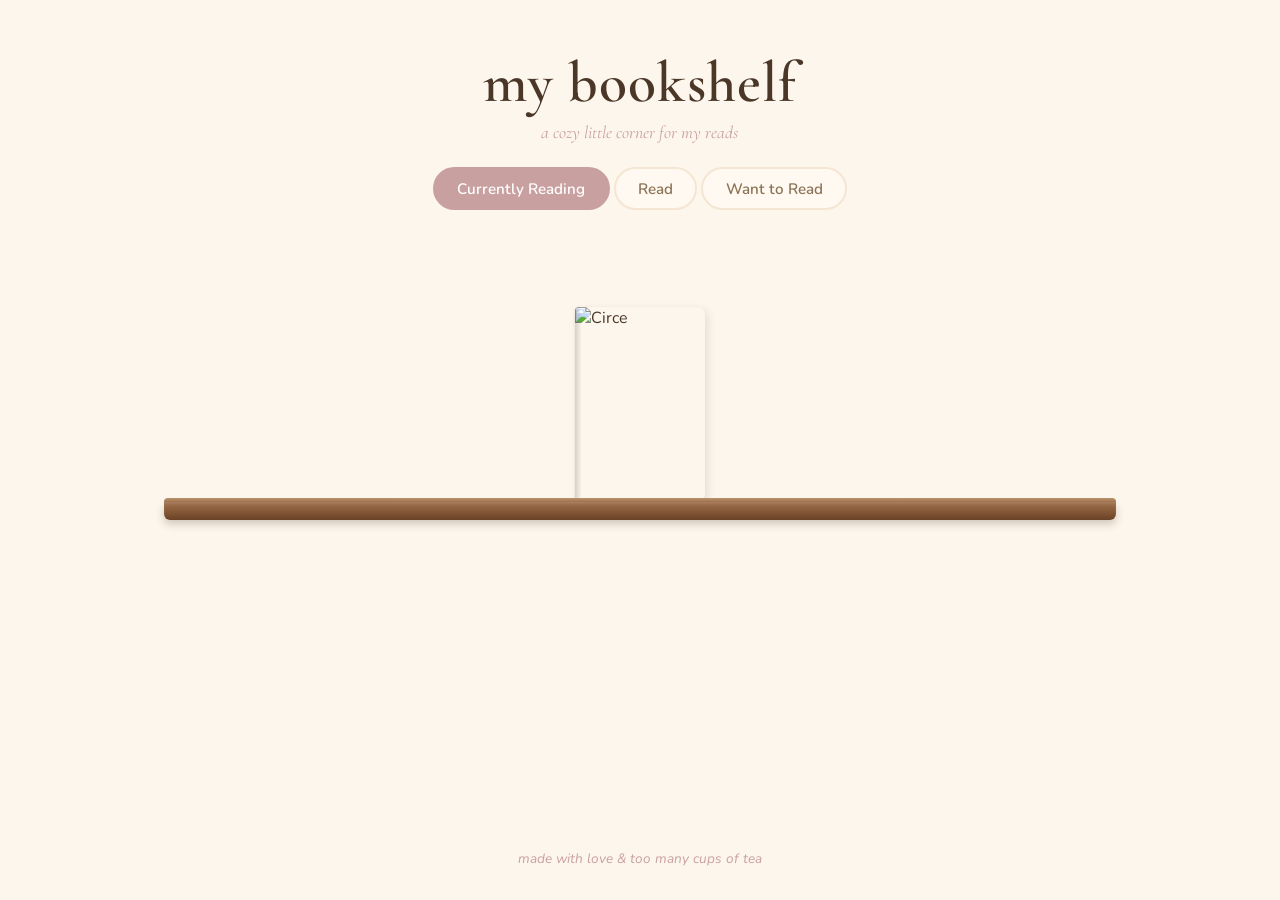
==== index.html @ 443804b5 "initial POC" ====
<!DOCTYPE html>
<html lang="en">
<head>
  <meta charset="UTF-8">
  <meta name="viewport" content="width=device-width, initial-scale=1.0">
  <title>my bookshelf</title>
  <link rel="preconnect" href="https://fonts.googleapis.com">
  <link rel="preconnect" href="https://fonts.gstatic.com" crossorigin>
  <link href="https://fonts.googleapis.com/css2?family=Cormorant+Garamond:ital,wght@0,400;0,600;1,400&family=Nunito:wght@400;600&display=swap" rel="stylesheet">
  <link rel="stylesheet" href="styles.css">
</head>
<body>

  <!-- floating particles -->
  <div class="particles" aria-hidden="true"></div>

  <header>
    <h1>my bookshelf</h1>
    <p class="subtitle">a cozy little corner for my reads</p>
  </header>

  <nav class="tabs" role="tablist">
    <button class="tab active" role="tab" aria-selected="true" data-shelf="currently-reading">
      Currently Reading
    </button>
    <button class="tab" role="tab" aria-selected="false" data-shelf="read">
      Read
    </button>
    <button class="tab" role="tab" aria-selected="false" data-shelf="want-to-read">
      Want to Read
    </button>
  </nav>

  <main>
    <section class="shelf-container">
      <div class="books-grid" id="books-grid"></div>
      <div class="shelf-plank"></div>
    </section>
    <p class="empty-msg" id="empty-msg" hidden>nothing here yet... time to add some books!</p>
  </main>

  <footer>
    <p>made with love & too many cups of tea</p>
  </footer>

  <script src="script.js"></script>
</body>
</html>
---- styles.css ----
/* ===== palette & tokens ===== */
:root {
  --bg:          #FDF6EC;
  --bg-light:    #FFF9F2;
  --cream:       #F5E6D3;
  --dusty-rose:  #C9A0A0;
  --rose-dark:   #A87C7C;
  --brown:       #8B7355;
  --brown-dark:  #4A3728;
  --brown-light: #B8956A;
  --wood-1:      #A0714F;
  --wood-2:      #8B5E3C;
  --wood-3:      #6B4226;
  --gold:        #D4A574;
  --heart:       #D48B8B;
  --shadow:      rgba(74, 55, 40, .12);

  --font-display: 'Cormorant Garamond', Georgia, serif;
  --font-body:    'Nunito', 'Segoe UI', sans-serif;

  --ease-out-back: cubic-bezier(0.34, 1.56, 0.64, 1);
}

/* ===== reset & base ===== */
*, *::before, *::after { box-sizing: border-box; margin: 0; padding: 0; }

body {
  font-family: var(--font-body);
  background: var(--bg);
  color: var(--brown-dark);
  min-height: 100vh;
  display: flex;
  flex-direction: column;
  align-items: center;
  overflow-x: hidden;
  position: relative;
}

/* ===== floating particles ===== */
.particles {
  position: fixed;
  inset: 0;
  pointer-events: none;
  z-index: 0;
  overflow: hidden;
}

.particle {
  position: absolute;
  width: 6px;
  height: 6px;
  border-radius: 50%;
  background: var(--gold);
  opacity: 0;
  animation: float-up linear infinite;
}

@keyframes float-up {
  0% {
    opacity: 0;
    transform: translateY(0) scale(0);
  }
  10% {
    opacity: 0.4;
    transform: translateY(-10vh) scale(1);
  }
  90% {
    opacity: 0.15;
  }
  100% {
    opacity: 0;
    transform: translateY(-100vh) scale(0.5);
  }
}

/* ===== header ===== */
header {
  text-align: center;
  padding: 3rem 1rem 1.5rem;
  z-index: 1;
}

header h1 {
  font-family: var(--font-display);
  font-weight: 600;
  font-size: clamp(2.4rem, 6vw, 3.6rem);
  color: var(--brown-dark);
  letter-spacing: 0.02em;
}

.subtitle {
  font-family: var(--font-display);
  font-style: italic;
  font-size: 1.1rem;
  color: var(--dusty-rose);
  margin-top: 0.25rem;
}

/* ===== tabs ===== */
.tabs {
  display: flex;
  gap: 0.25rem;
  justify-content: center;
  flex-wrap: wrap;
  padding: 0 1rem;
  margin-bottom: 2rem;
  z-index: 1;
}

.tab {
  font-family: var(--font-body);
  font-size: 0.95rem;
  font-weight: 600;
  padding: 0.6rem 1.4rem;
  border: 2px solid var(--cream);
  border-radius: 999px;
  background: var(--bg-light);
  color: var(--brown);
  cursor: pointer;
  transition: all 0.3s ease;
}

.tab:hover {
  border-color: var(--dusty-rose);
  color: var(--rose-dark);
}

.tab.active {
  background: var(--dusty-rose);
  border-color: var(--dusty-rose);
  color: #fff;
}

/* ===== main / shelf ===== */
main {
  width: 100%;
  max-width: 1000px;
  padding: 0 1.5rem 3rem;
  z-index: 1;
  flex: 1;
}

.shelf-container {
  position: relative;
}

.books-grid {
  display: flex;
  flex-wrap: wrap;
  gap: 2rem;
  justify-content: center;
  padding: 1rem 1rem 0;
  min-height: 260px;
  align-items: flex-end;
}

/* wooden shelf plank */
.shelf-plank {
  height: 18px;
  border-radius: 0 0 6px 6px;
  background: linear-gradient(
    180deg,
    var(--wood-1) 0%,
    var(--wood-2) 40%,
    var(--wood-3) 100%
  );
  box-shadow:
    0 4px 8px rgba(74, 55, 40, 0.25),
    inset 0 2px 3px rgba(255, 255, 255, 0.1);
  position: relative;
}

.shelf-plank::before {
  content: '';
  position: absolute;
  top: -4px;
  left: 0;
  right: 0;
  height: 4px;
  background: linear-gradient(
    180deg,
    var(--brown-light),
    var(--wood-1)
  );
  border-radius: 4px 4px 0 0;
}

/* ===== book card ===== */
.book {
  position: relative;
  width: 130px;
  flex-shrink: 0;
  cursor: pointer;
  animation: book-appear 0.6s var(--ease-out-back) both;
  animation-delay: var(--delay, 0ms);
}

@keyframes book-appear {
  from {
    opacity: 0;
    transform: translateY(30px) scale(0.85);
  }
  to {
    opacity: 1;
    transform: translateY(0) scale(1);
  }
}

.book-cover-wrapper {
  width: 130px;
  height: 195px;
  border-radius: 4px 8px 8px 4px;
  overflow: hidden;
  box-shadow:
    3px 3px 8px var(--shadow),
    -1px 0 3px rgba(0,0,0,0.05);
  transition: transform 0.35s var(--ease-out-back), box-shadow 0.35s ease;
  position: relative;
}

/* book spine edge */
.book-cover-wrapper::before {
  content: '';
  position: absolute;
  left: 0;
  top: 0;
  bottom: 0;
  width: 6px;
  background: linear-gradient(
    90deg,
    rgba(0,0,0,0.15),
    rgba(0,0,0,0.02)
  );
  z-index: 2;
}

.book-cover-wrapper img {
  width: 100%;
  height: 100%;
  object-fit: cover;
  display: block;
}

.book:hover .book-cover-wrapper {
  transform: rotate(-3deg) scale(1.08) translateY(-8px);
  box-shadow:
    6px 10px 20px rgba(74, 55, 40, 0.2),
    -2px 0 6px rgba(0,0,0,0.08);
}

/* ===== hover popover ===== */
.book-info {
  position: absolute;
  bottom: calc(100% + 12px);
  left: 50%;
  transform: translateX(-50%) translateY(8px);
  width: 220px;
  background: var(--bg-light);
  border: 2px solid var(--cream);
  border-radius: 12px;
  padding: 1rem;
  box-shadow: 0 8px 24px rgba(74, 55, 40, 0.15);
  opacity: 0;
  pointer-events: none;
  transition: opacity 0.3s ease, transform 0.3s var(--ease-out-back);
  z-index: 10;
}

.book-info::after {
  content: '';
  position: absolute;
  top: 100%;
  left: 50%;
  transform: translateX(-50%);
  border: 8px solid transparent;
  border-top-color: var(--cream);
}

.book:hover .book-info {
  opacity: 1;
  transform: translateX(-50%) translateY(0);
  pointer-events: auto;
}

.book-info .title {
  font-family: var(--font-display);
  font-weight: 600;
  font-size: 1.05rem;
  color: var(--brown-dark);
  line-height: 1.3;
}

.book-info .author {
  font-size: 0.85rem;
  color: var(--brown);
  margin-top: 0.15rem;
}

.book-info .rating {
  margin-top: 0.5rem;
  font-size: 1rem;
  letter-spacing: 2px;
  color: var(--heart);
}

.book-info .comment {
  margin-top: 0.5rem;
  font-size: 0.82rem;
  font-style: italic;
  color: var(--rose-dark);
  line-height: 1.4;
}

/* ===== empty state ===== */
.empty-msg {
  text-align: center;
  font-style: italic;
  color: var(--brown);
  opacity: 0.7;
  margin-top: 1rem;
  font-size: 0.95rem;
}

/* ===== footer ===== */
footer {
  text-align: center;
  padding: 2rem 1rem;
  font-size: 0.85rem;
  color: var(--dusty-rose);
  font-style: italic;
  z-index: 1;
}

/* ===== responsive ===== */
@media (max-width: 600px) {
  .books-grid {
    gap: 1.2rem;
  }

  .book {
    width: 100px;
  }

  .book-cover-wrapper {
    width: 100px;
    height: 150px;
  }

  .book-info {
    width: 180px;
    padding: 0.75rem;
    font-size: 0.9rem;
  }

  .tabs {
    gap: 0.4rem;
  }

  .tab {
    font-size: 0.82rem;
    padding: 0.5rem 1rem;
  }
}
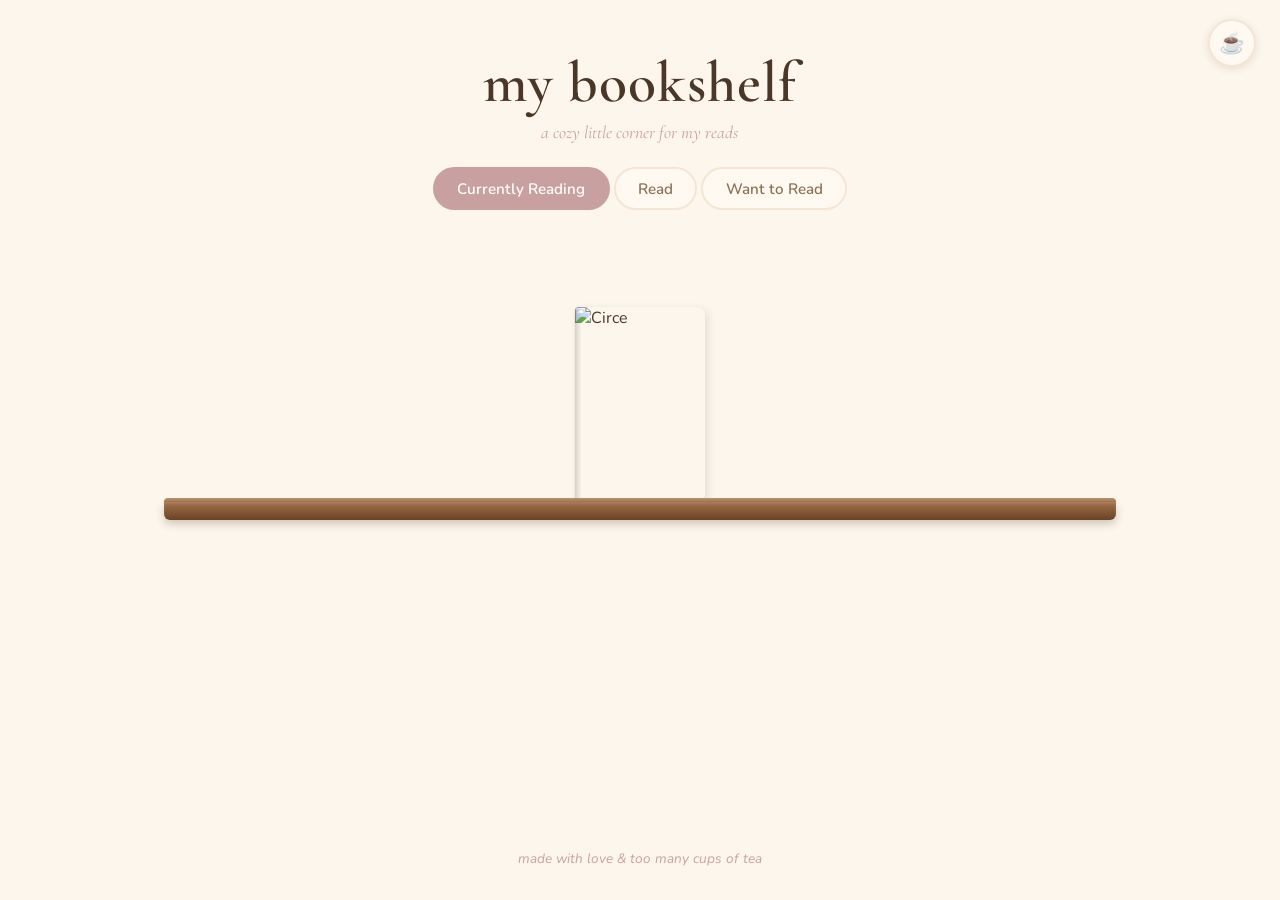
==== commit 3a353f48: "retro theme add" ====
--- a/index.html
+++ b/index.html
@@ -6,7 +6,7 @@
   <title>my bookshelf</title>
   <link rel="preconnect" href="https://fonts.googleapis.com">
   <link rel="preconnect" href="https://fonts.gstatic.com" crossorigin>
-  <link href="https://fonts.googleapis.com/css2?family=Cormorant+Garamond:ital,wght@0,400;0,600;1,400&family=Nunito:wght@400;600&display=swap" rel="stylesheet">
+  <link href="https://fonts.googleapis.com/css2?family=Cormorant+Garamond:ital,wght@0,400;0,600;1,400&family=Nunito:wght@400;600&family=Press+Start+2P&family=VT323&display=swap" rel="stylesheet">
   <link rel="stylesheet" href="styles.css">
 </head>
 <body>
@@ -15,6 +15,9 @@
   <div class="particles" aria-hidden="true"></div>
 
   <header>
+    <button class="theme-toggle" id="theme-toggle" aria-label="Switch theme">
+      <span class="theme-toggle-icon" data-cozy="&#x2615;" data-retro="&#x1F47E;"></span>
+    </button>
     <h1>my bookshelf</h1>
     <p class="subtitle">a cozy little corner for my reads</p>
   </header>
--- a/styles.css
+++ b/styles.css
@@ -331,6 +331,252 @@
   z-index: 1;
 }
 
+/* ===== theme toggle button ===== */
+.theme-toggle {
+  position: absolute;
+  top: 1.2rem;
+  right: 1.5rem;
+  width: 48px;
+  height: 48px;
+  border-radius: 50%;
+  border: 2px solid var(--cream);
+  background: var(--bg-light);
+  cursor: pointer;
+  font-size: 1.3rem;
+  display: flex;
+  align-items: center;
+  justify-content: center;
+  transition: all 0.3s ease;
+  z-index: 20;
+  box-shadow: 0 2px 8px var(--shadow);
+}
+
+.theme-toggle:hover {
+  transform: scale(1.1) rotate(10deg);
+  border-color: var(--dusty-rose);
+}
+
+/* show the correct icon per theme */
+.theme-toggle-icon::after {
+  content: attr(data-cozy);
+}
+
+/* ============================================================
+   RETRO ARCADE GIRLY THEME
+   ============================================================ */
+[data-theme="retro"] {
+  --bg:          #1A0A2E;
+  --bg-light:    #2A1448;
+  --cream:       #3D1F5C;
+  --dusty-rose:  #FF69B4;
+  --rose-dark:   #FF1493;
+  --brown:       #C8A2E6;
+  --brown-dark:  #F0D0FF;
+  --brown-light: #9B59B6;
+  --wood-1:      #FF69B4;
+  --wood-2:      #CC00FF;
+  --wood-3:      #8B00CC;
+  --gold:        #FFE100;
+  --heart:       #FF69B4;
+  --shadow:      rgba(255, 105, 180, 0.2);
+
+  --font-display: 'Press Start 2P', monospace;
+  --font-body:    'VT323', monospace;
+}
+
+/* ── base overrides ── */
+[data-theme="retro"] body {
+  background:
+    repeating-linear-gradient(
+      0deg,
+      transparent,
+      transparent 2px,
+      rgba(255, 255, 255, 0.015) 2px,
+      rgba(255, 255, 255, 0.015) 4px
+    ),
+    var(--bg);
+}
+
+/* ── header ── */
+[data-theme="retro"] header h1 {
+  font-size: clamp(1.4rem, 4vw, 2rem);
+  text-shadow:
+    0 0 10px #FF69B4,
+    0 0 30px #FF69B4,
+    0 0 60px #CC00FF;
+  color: #fff;
+  letter-spacing: 0.05em;
+}
+
+[data-theme="retro"] .subtitle {
+  font-family: 'VT323', monospace;
+  font-style: normal;
+  font-size: 1.4rem;
+  color: #00FFFF;
+  text-shadow: 0 0 8px #00FFFF;
+}
+
+/* ── theme toggle ── */
+[data-theme="retro"] .theme-toggle {
+  border-color: #CC00FF;
+  background: var(--bg-light);
+  box-shadow:
+    0 0 8px rgba(204, 0, 255, 0.4),
+    inset 0 0 4px rgba(204, 0, 255, 0.2);
+}
+
+[data-theme="retro"] .theme-toggle:hover {
+  box-shadow:
+    0 0 16px rgba(255, 105, 180, 0.6),
+    inset 0 0 8px rgba(255, 105, 180, 0.3);
+}
+
+[data-theme="retro"] .theme-toggle-icon::after {
+  content: attr(data-retro);
+}
+
+/* ── tabs ── */
+[data-theme="retro"] .tab {
+  font-family: 'Press Start 2P', monospace;
+  font-size: 0.6rem;
+  border-radius: 4px;
+  border: 3px solid #CC00FF;
+  background: var(--bg);
+  color: #C8A2E6;
+  text-transform: uppercase;
+  letter-spacing: 0.05em;
+  box-shadow: 4px 4px 0 #3D1F5C;
+  transition: all 0.15s ease;
+}
+
+[data-theme="retro"] .tab:hover {
+  border-color: #FF69B4;
+  color: #FF69B4;
+  transform: translate(-1px, -1px);
+  box-shadow: 5px 5px 0 #3D1F5C;
+}
+
+[data-theme="retro"] .tab.active {
+  background: linear-gradient(135deg, #FF69B4, #CC00FF);
+  border-color: #FF69B4;
+  color: #fff;
+  box-shadow:
+    4px 4px 0 #3D1F5C,
+    0 0 12px rgba(255, 105, 180, 0.4);
+  text-shadow: 0 0 4px rgba(255, 255, 255, 0.5);
+}
+
+/* ── shelf plank → neon platform ── */
+[data-theme="retro"] .shelf-plank {
+  height: 6px;
+  border-radius: 0;
+  background: linear-gradient(90deg, #FF69B4, #CC00FF, #00FFFF, #CC00FF, #FF69B4);
+  box-shadow:
+    0 0 12px rgba(255, 105, 180, 0.6),
+    0 0 24px rgba(204, 0, 255, 0.3),
+    0 2px 4px rgba(0, 0, 0, 0.3);
+}
+
+[data-theme="retro"] .shelf-plank::before {
+  display: none;
+}
+
+/* ── book cards ── */
+[data-theme="retro"] .book-cover-wrapper {
+  border-radius: 4px;
+  border: 3px solid #CC00FF;
+  box-shadow:
+    4px 4px 0 #3D1F5C,
+    0 0 8px rgba(204, 0, 255, 0.3);
+}
+
+[data-theme="retro"] .book-cover-wrapper::before {
+  background: linear-gradient(
+    90deg,
+    rgba(204, 0, 255, 0.2),
+    transparent
+  );
+}
+
+[data-theme="retro"] .book:hover .book-cover-wrapper {
+  transform: translateY(-12px) scale(1.05);
+  border-color: #FF69B4;
+  box-shadow:
+    6px 6px 0 #3D1F5C,
+    0 0 20px rgba(255, 105, 180, 0.5),
+    0 0 40px rgba(204, 0, 255, 0.3);
+  animation: retro-bounce 0.4s var(--ease-out-back);
+}
+
+@keyframes retro-bounce {
+  0%   { transform: translateY(0) scale(1); }
+  40%  { transform: translateY(-16px) scale(1.08); }
+  70%  { transform: translateY(-10px) scale(1.04); }
+  100% { transform: translateY(-12px) scale(1.05); }
+}
+
+/* ── popover ── */
+[data-theme="retro"] .book-info {
+  border-radius: 4px;
+  border: 3px solid #CC00FF;
+  background: #1A0A2E;
+  box-shadow:
+    6px 6px 0 #3D1F5C,
+    0 0 16px rgba(204, 0, 255, 0.3);
+}
+
+[data-theme="retro"] .book-info::after {
+  border-top-color: #CC00FF;
+}
+
+[data-theme="retro"] .book-info .title {
+  font-family: 'Press Start 2P', monospace;
+  font-size: 0.6rem;
+  color: #FFE100;
+  text-shadow: 0 0 6px rgba(255, 225, 0, 0.4);
+  line-height: 1.6;
+}
+
+[data-theme="retro"] .book-info .author {
+  font-family: 'VT323', monospace;
+  font-size: 1.1rem;
+  color: #00FFFF;
+}
+
+[data-theme="retro"] .book-info .rating {
+  color: #FF69B4;
+  text-shadow: 0 0 6px rgba(255, 105, 180, 0.5);
+}
+
+[data-theme="retro"] .book-info .comment {
+  font-family: 'VT323', monospace;
+  font-style: normal;
+  font-size: 1rem;
+  color: #C8A2E6;
+}
+
+/* ── particles become stars ── */
+[data-theme="retro"] .particle {
+  border-radius: 1px;
+  transform: rotate(45deg);
+}
+
+/* ── empty state ── */
+[data-theme="retro"] .empty-msg {
+  font-family: 'VT323', monospace;
+  color: #C8A2E6;
+  font-style: normal;
+  font-size: 1.3rem;
+}
+
+/* ── footer ── */
+[data-theme="retro"] footer {
+  font-family: 'VT323', monospace;
+  font-style: normal;
+  font-size: 1.1rem;
+  color: #CC00FF;
+}
+
 /* ===== responsive ===== */
 @media (max-width: 600px) {
   .books-grid {
@@ -360,4 +606,16 @@
     font-size: 0.82rem;
     padding: 0.5rem 1rem;
   }
-}
+
+  [data-theme="retro"] .tab {
+    font-size: 0.5rem;
+  }
+
+  .theme-toggle {
+    width: 40px;
+    height: 40px;
+    font-size: 1.1rem;
+    top: 0.8rem;
+    right: 0.8rem;
+  }
+}
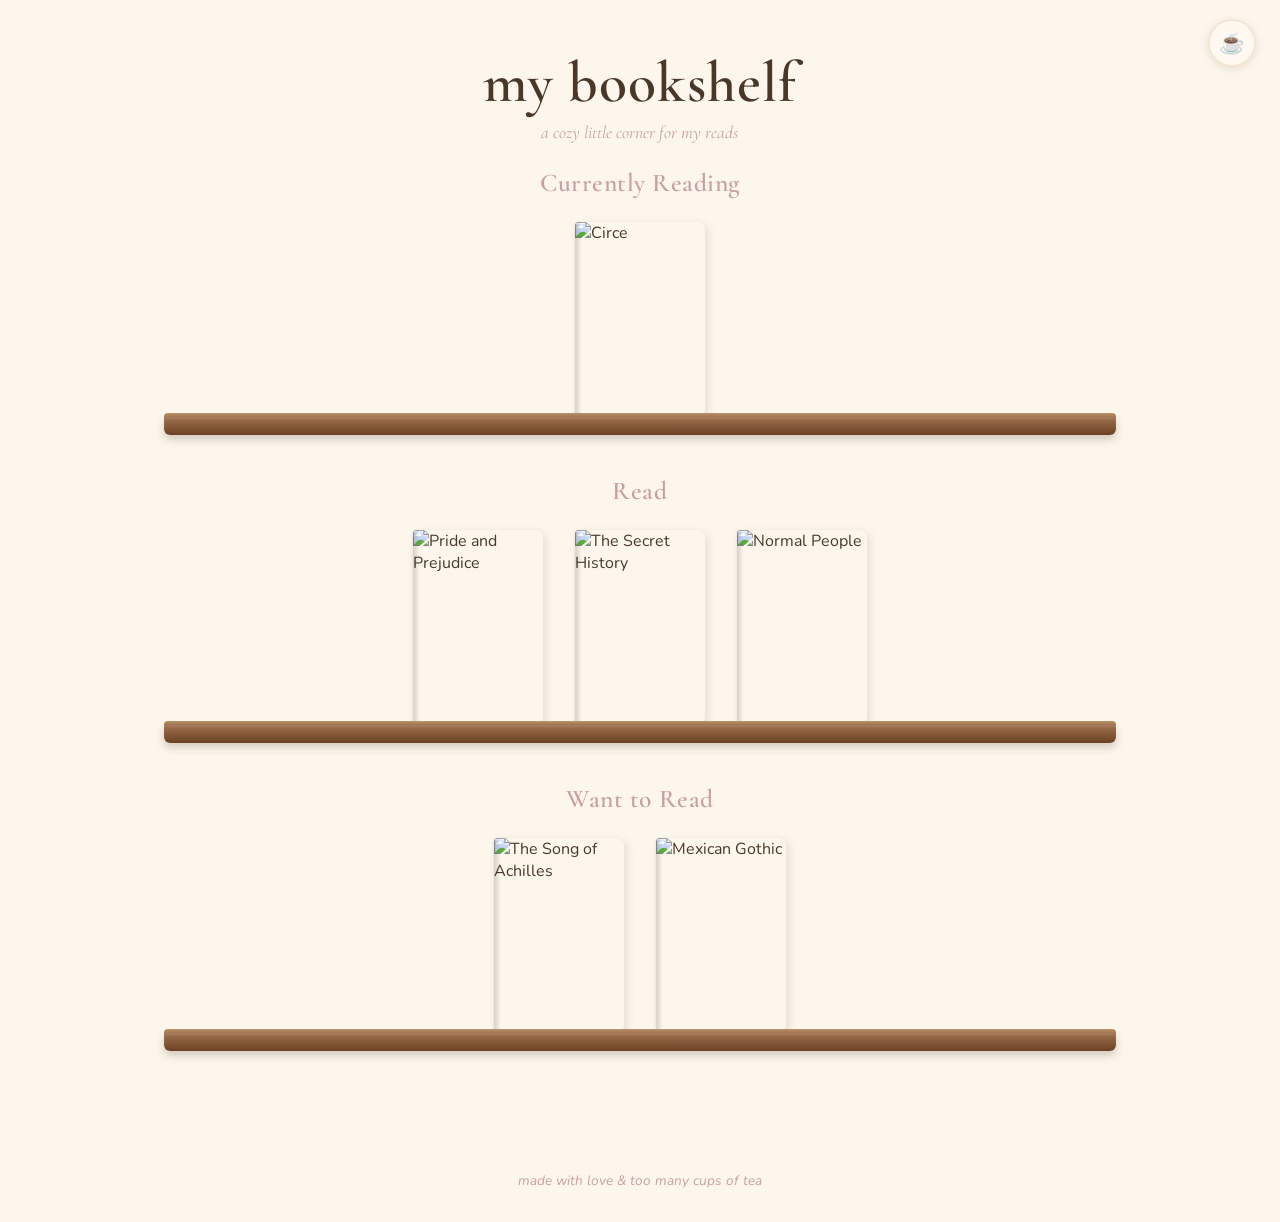
==== commit 00ea4b6f: "refactor" ====
--- a/index.html
+++ b/index.html
@@ -22,30 +22,12 @@
     <p class="subtitle">a cozy little corner for my reads</p>
   </header>
 
-  <nav class="tabs" role="tablist">
-    <button class="tab active" role="tab" aria-selected="true" data-shelf="currently-reading">
-      Currently Reading
-    </button>
-    <button class="tab" role="tab" aria-selected="false" data-shelf="read">
-      Read
-    </button>
-    <button class="tab" role="tab" aria-selected="false" data-shelf="want-to-read">
-      Want to Read
-    </button>
-  </nav>
-
-  <main>
-    <section class="shelf-container">
-      <div class="books-grid" id="books-grid"></div>
-      <div class="shelf-plank"></div>
-    </section>
-    <p class="empty-msg" id="empty-msg" hidden>nothing here yet... time to add some books!</p>
-  </main>
+  <main id="shelves"></main>
 
   <footer>
     <p>made with love & too many cups of tea</p>
   </footer>
 
-  <script src="script.js"></script>
+  <script type="module" src="app.js"></script>
 </body>
 </html>
--- a/styles.css
+++ b/styles.css
@@ -96,42 +96,7 @@
   margin-top: 0.25rem;
 }
 
-/* ===== tabs ===== */
-.tabs {
-  display: flex;
-  gap: 0.25rem;
-  justify-content: center;
-  flex-wrap: wrap;
-  padding: 0 1rem;
-  margin-bottom: 2rem;
-  z-index: 1;
-}
-
-.tab {
-  font-family: var(--font-body);
-  font-size: 0.95rem;
-  font-weight: 600;
-  padding: 0.6rem 1.4rem;
-  border: 2px solid var(--cream);
-  border-radius: 999px;
-  background: var(--bg-light);
-  color: var(--brown);
-  cursor: pointer;
-  transition: all 0.3s ease;
-}
-
-.tab:hover {
-  border-color: var(--dusty-rose);
-  color: var(--rose-dark);
-}
-
-.tab.active {
-  background: var(--dusty-rose);
-  border-color: var(--dusty-rose);
-  color: #fff;
-}
-
-/* ===== main / shelf ===== */
+/* ===== main / shelves ===== */
 main {
   width: 100%;
   max-width: 1000px;
@@ -140,6 +105,20 @@
   flex: 1;
 }
 
+.shelf-section {
+  margin-bottom: 2.5rem;
+}
+
+.shelf-label {
+  font-family: var(--font-display);
+  font-weight: 600;
+  font-size: clamp(1.2rem, 3vw, 1.6rem);
+  color: var(--dusty-rose);
+  text-align: center;
+  margin-bottom: 0.5rem;
+  letter-spacing: 0.02em;
+}
+
 .shelf-container {
   position: relative;
 }
@@ -150,7 +129,7 @@
   gap: 2rem;
   justify-content: center;
   padding: 1rem 1rem 0;
-  min-height: 260px;
+  min-height: 120px;
   align-items: flex-end;
 }
 
@@ -435,35 +414,14 @@
   content: attr(data-retro);
 }
 
-/* ── tabs ── */
-[data-theme="retro"] .tab {
+/* ── shelf label ── */
+[data-theme="retro"] .shelf-label {
   font-family: 'Press Start 2P', monospace;
-  font-size: 0.6rem;
-  border-radius: 4px;
-  border: 3px solid #CC00FF;
-  background: var(--bg);
-  color: #C8A2E6;
+  font-size: clamp(0.6rem, 2vw, 0.8rem);
+  color: #00FFFF;
+  text-shadow: 0 0 10px #00FFFF, 0 0 20px rgba(0, 255, 255, 0.3);
   text-transform: uppercase;
-  letter-spacing: 0.05em;
-  box-shadow: 4px 4px 0 #3D1F5C;
-  transition: all 0.15s ease;
-}
-
-[data-theme="retro"] .tab:hover {
-  border-color: #FF69B4;
-  color: #FF69B4;
-  transform: translate(-1px, -1px);
-  box-shadow: 5px 5px 0 #3D1F5C;
-}
-
-[data-theme="retro"] .tab.active {
-  background: linear-gradient(135deg, #FF69B4, #CC00FF);
-  border-color: #FF69B4;
-  color: #fff;
-  box-shadow:
-    4px 4px 0 #3D1F5C,
-    0 0 12px rgba(255, 105, 180, 0.4);
-  text-shadow: 0 0 4px rgba(255, 255, 255, 0.5);
+  letter-spacing: 0.08em;
 }
 
 /* ── shelf plank → neon platform ── */
@@ -598,19 +556,6 @@
     font-size: 0.9rem;
   }
 
-  .tabs {
-    gap: 0.4rem;
-  }
-
-  .tab {
-    font-size: 0.82rem;
-    padding: 0.5rem 1rem;
-  }
-
-  [data-theme="retro"] .tab {
-    font-size: 0.5rem;
-  }
-
   .theme-toggle {
     width: 40px;
     height: 40px;
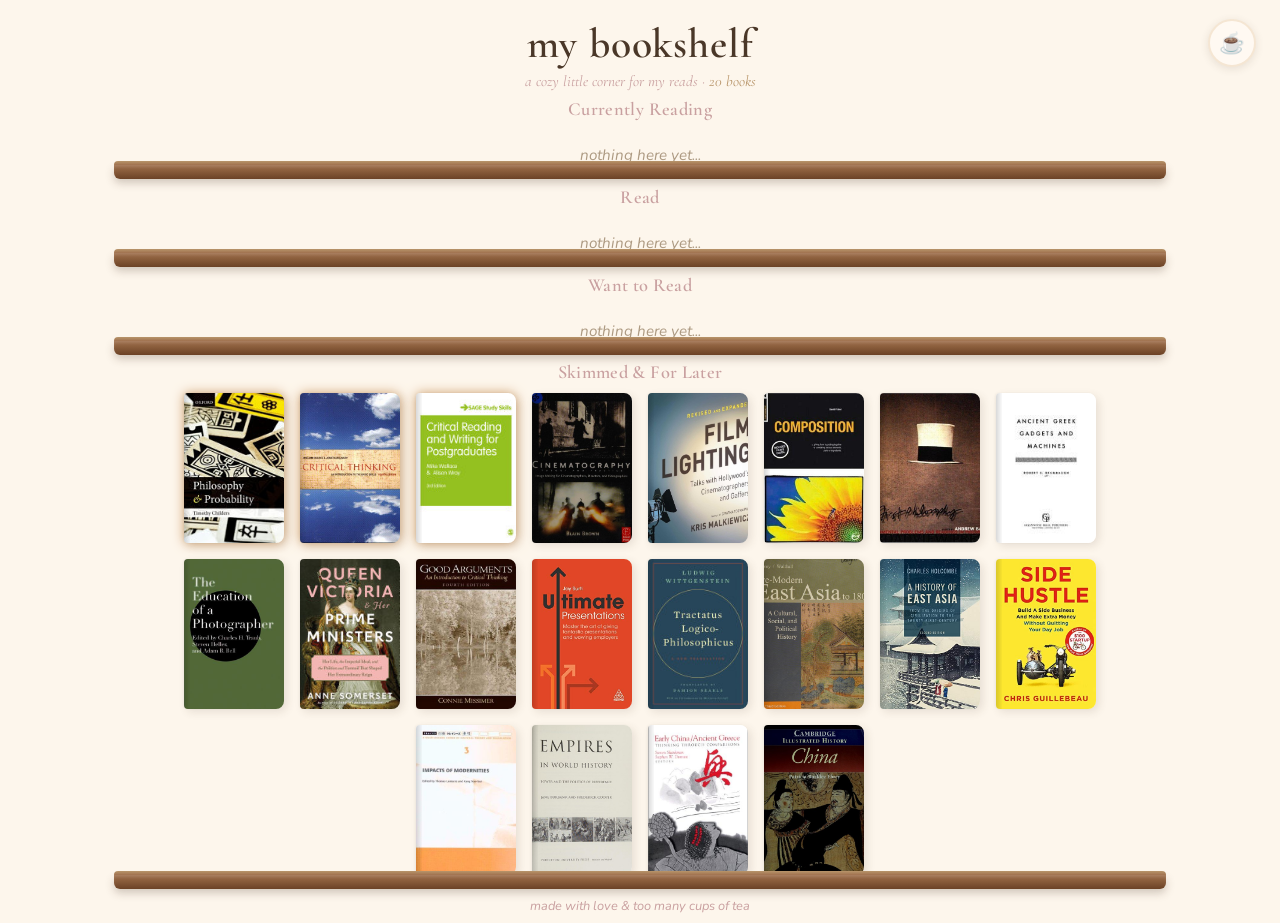
==== commit 028b78d7: "formatting things and add books" ====
--- a/index.html
+++ b/index.html
@@ -19,7 +19,7 @@
       <span class="theme-toggle-icon" data-cozy="&#x2615;" data-retro="&#x1F47E;"></span>
     </button>
     <h1>my bookshelf</h1>
-    <p class="subtitle">a cozy little corner for my reads</p>
+    <p class="subtitle">a cozy little corner for my reads · <span class="book-counter" id="book-counter"></span></p>
   </header>
 
   <main id="shelves"></main>
--- a/styles.css
+++ b/styles.css
@@ -32,7 +32,7 @@
   display: flex;
   flex-direction: column;
   align-items: center;
-  overflow-x: hidden;
+  overflow-y: auto;
   position: relative;
 }
 
@@ -76,14 +76,15 @@
 /* ===== header ===== */
 header {
   text-align: center;
-  padding: 3rem 1rem 1.5rem;
+  padding: 1.2rem 1rem 0.5rem;
   z-index: 1;
+  flex-shrink: 0;
 }
 
 header h1 {
   font-family: var(--font-display);
   font-weight: 600;
-  font-size: clamp(2.4rem, 6vw, 3.6rem);
+  font-size: clamp(1.8rem, 4vw, 2.6rem);
   color: var(--brown-dark);
   letter-spacing: 0.02em;
 }
@@ -91,31 +92,39 @@
 .subtitle {
   font-family: var(--font-display);
   font-style: italic;
-  font-size: 1.1rem;
+  font-size: 0.95rem;
   color: var(--dusty-rose);
-  margin-top: 0.25rem;
+  margin-top: 0.15rem;
+}
+
+.book-counter {
+  color: var(--brown-light);
 }
 
 /* ===== main / shelves ===== */
 main {
   width: 100%;
-  max-width: 1000px;
-  padding: 0 1.5rem 3rem;
+  max-width: 1100px;
+  padding: 0 1.5rem;
   z-index: 1;
   flex: 1;
+  display: flex;
+  flex-direction: column;
+  gap: 0.4rem;
+  min-height: 0;
 }
 
 .shelf-section {
-  margin-bottom: 2.5rem;
+  margin-bottom: 0;
 }
 
 .shelf-label {
   font-family: var(--font-display);
   font-weight: 600;
-  font-size: clamp(1.2rem, 3vw, 1.6rem);
+  font-size: clamp(0.9rem, 2vw, 1.15rem);
   color: var(--dusty-rose);
   text-align: center;
-  margin-bottom: 0.5rem;
+  margin-bottom: 0.2rem;
   letter-spacing: 0.02em;
 }
 
@@ -126,16 +135,15 @@
 .books-grid {
   display: flex;
   flex-wrap: wrap;
-  gap: 2rem;
+  gap: 1rem;
   justify-content: center;
-  padding: 1rem 1rem 0;
-  min-height: 120px;
+  padding: 0.4rem 1rem 0;
   align-items: flex-end;
 }
 
 /* wooden shelf plank */
 .shelf-plank {
-  height: 18px;
+  height: 14px;
   border-radius: 0 0 6px 6px;
   background: linear-gradient(
     180deg,
@@ -167,7 +175,7 @@
 /* ===== book card ===== */
 .book {
   position: relative;
-  width: 130px;
+  width: 100px;
   flex-shrink: 0;
   cursor: pointer;
   animation: book-appear 0.6s var(--ease-out-back) both;
@@ -186,8 +194,8 @@
 }
 
 .book-cover-wrapper {
-  width: 130px;
-  height: 195px;
+  width: 100px;
+  height: 150px;
   border-radius: 4px 8px 8px 4px;
   overflow: hidden;
   box-shadow:
@@ -233,11 +241,11 @@
   bottom: calc(100% + 12px);
   left: 50%;
   transform: translateX(-50%) translateY(8px);
-  width: 220px;
+  width: 200px;
   background: var(--bg-light);
   border: 2px solid var(--cream);
   border-radius: 12px;
-  padding: 1rem;
+  padding: 0.8rem;
   box-shadow: 0 8px 24px rgba(74, 55, 40, 0.15);
   opacity: 0;
   pointer-events: none;
@@ -290,6 +298,16 @@
   line-height: 1.4;
 }
 
+.star-badge {
+  font-size: 1.1rem;
+  color: var(--gold);
+  margin-bottom: 0.25rem;
+}
+
+.book.starred {
+  filter: drop-shadow(0 0 6px var(--gold));
+}
+
 /* ===== empty state ===== */
 .empty-msg {
   text-align: center;
@@ -303,11 +321,12 @@
 /* ===== footer ===== */
 footer {
   text-align: center;
-  padding: 2rem 1rem;
-  font-size: 0.85rem;
+  padding: 0.5rem 1rem;
+  font-size: 0.8rem;
   color: var(--dusty-rose);
   font-style: italic;
   z-index: 1;
+  flex-shrink: 0;
 }
 
 /* ===== theme toggle button ===== */
@@ -395,6 +414,10 @@
   text-shadow: 0 0 8px #00FFFF;
 }
 
+[data-theme="retro"] .book-counter {
+  color: #FF69B4;
+}
+
 /* ── theme toggle ── */
 [data-theme="retro"] .theme-toggle {
   border-color: #CC00FF;
@@ -513,6 +536,15 @@
   color: #C8A2E6;
 }
 
+[data-theme="retro"] .star-badge {
+  color: #FFD700;
+  text-shadow: 0 0 8px rgba(255, 215, 0, 0.6);
+}
+
+[data-theme="retro"] .book.starred {
+  filter: drop-shadow(0 0 8px #FFD700);
+}
+
 /* ── particles become stars ── */
 [data-theme="retro"] .particle {
   border-radius: 1px;
@@ -538,29 +570,41 @@
 /* ===== responsive ===== */
 @media (max-width: 600px) {
   .books-grid {
-    gap: 1.2rem;
+    gap: 0.6rem;
   }
 
   .book {
-    width: 100px;
+    width: 70px;
   }
 
   .book-cover-wrapper {
-    width: 100px;
-    height: 150px;
+    width: 70px;
+    height: 105px;
   }
 
   .book-info {
-    width: 180px;
-    padding: 0.75rem;
-    font-size: 0.9rem;
+    width: 160px;
+    padding: 0.6rem;
+    font-size: 0.85rem;
   }
 
   .theme-toggle {
-    width: 40px;
-    height: 40px;
-    font-size: 1.1rem;
-    top: 0.8rem;
-    right: 0.8rem;
-  }
-}
+    width: 36px;
+    height: 36px;
+    font-size: 1rem;
+    top: 0.6rem;
+    right: 0.6rem;
+  }
+
+  .shelf-label {
+    font-size: 0.8rem;
+  }
+
+  header {
+    padding: 0.8rem 1rem 0.3rem;
+  }
+
+  header h1 {
+    font-size: 1.4rem;
+  }
+}
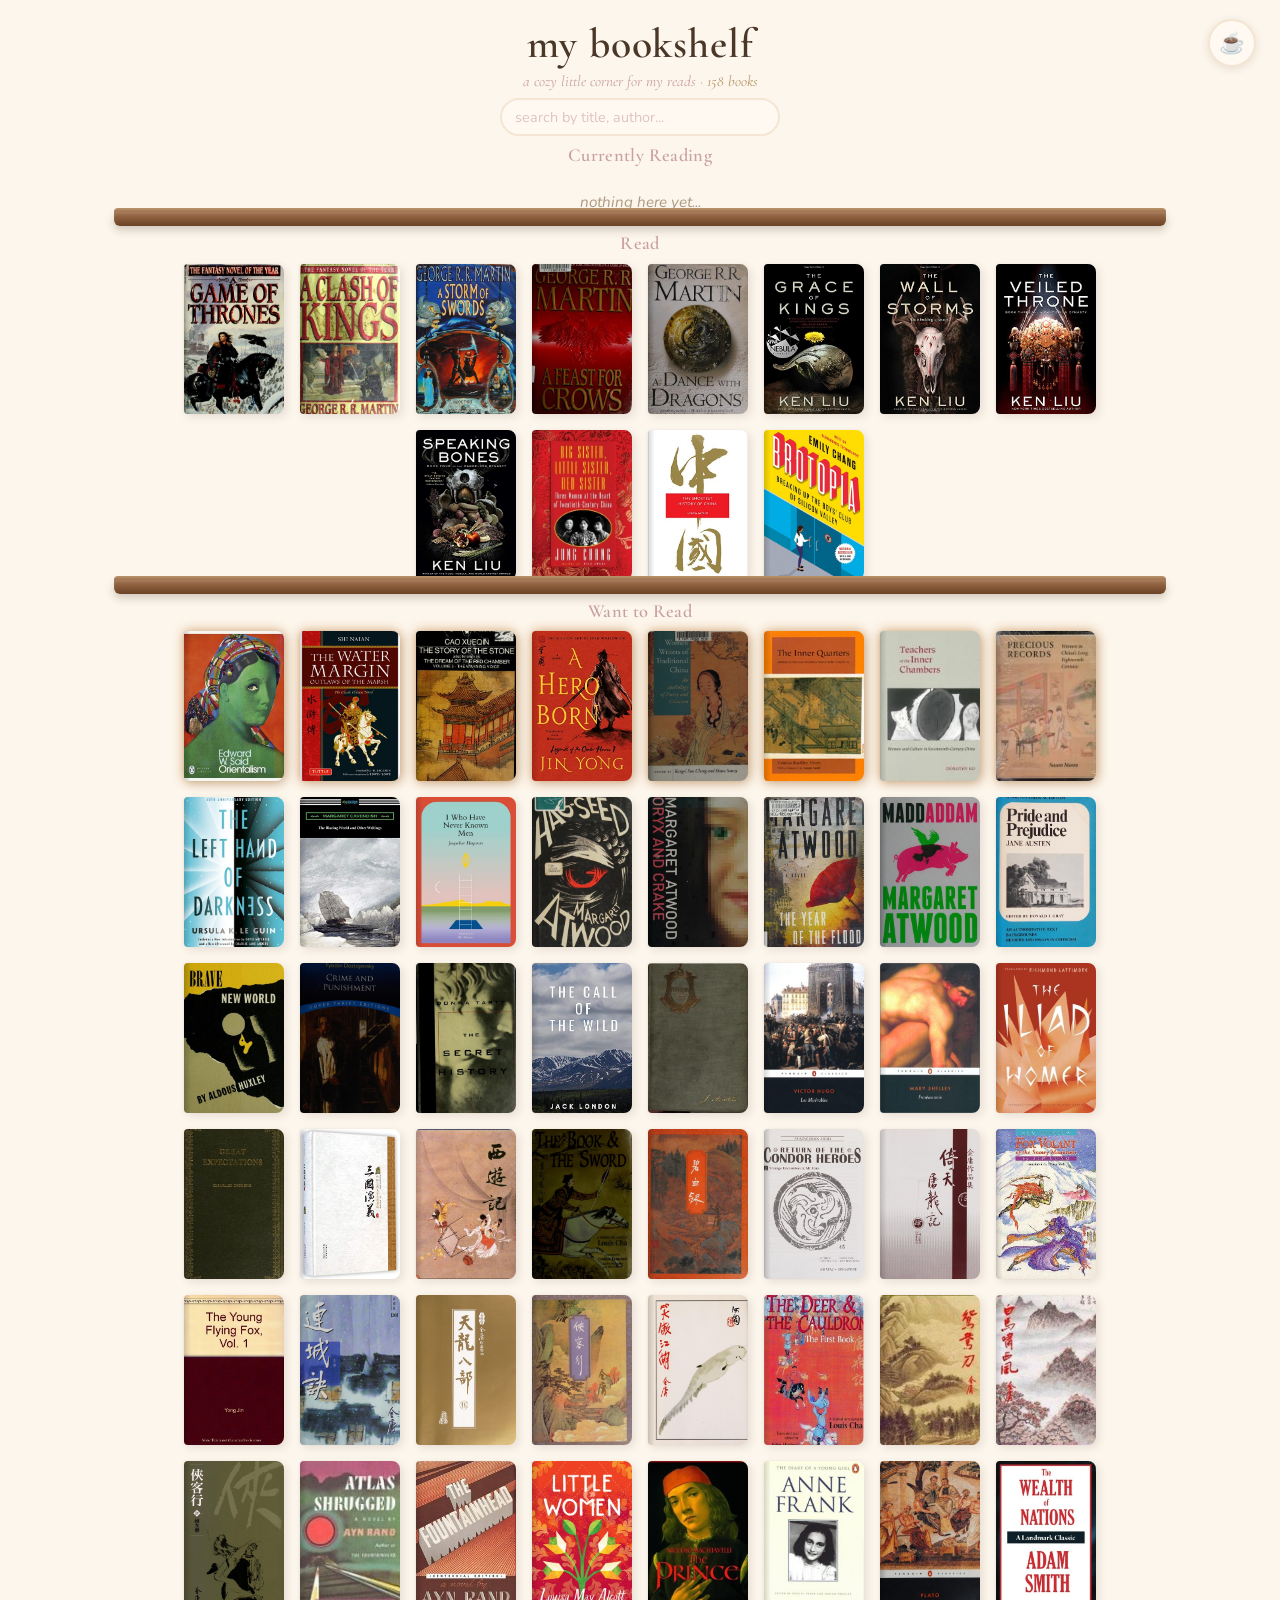
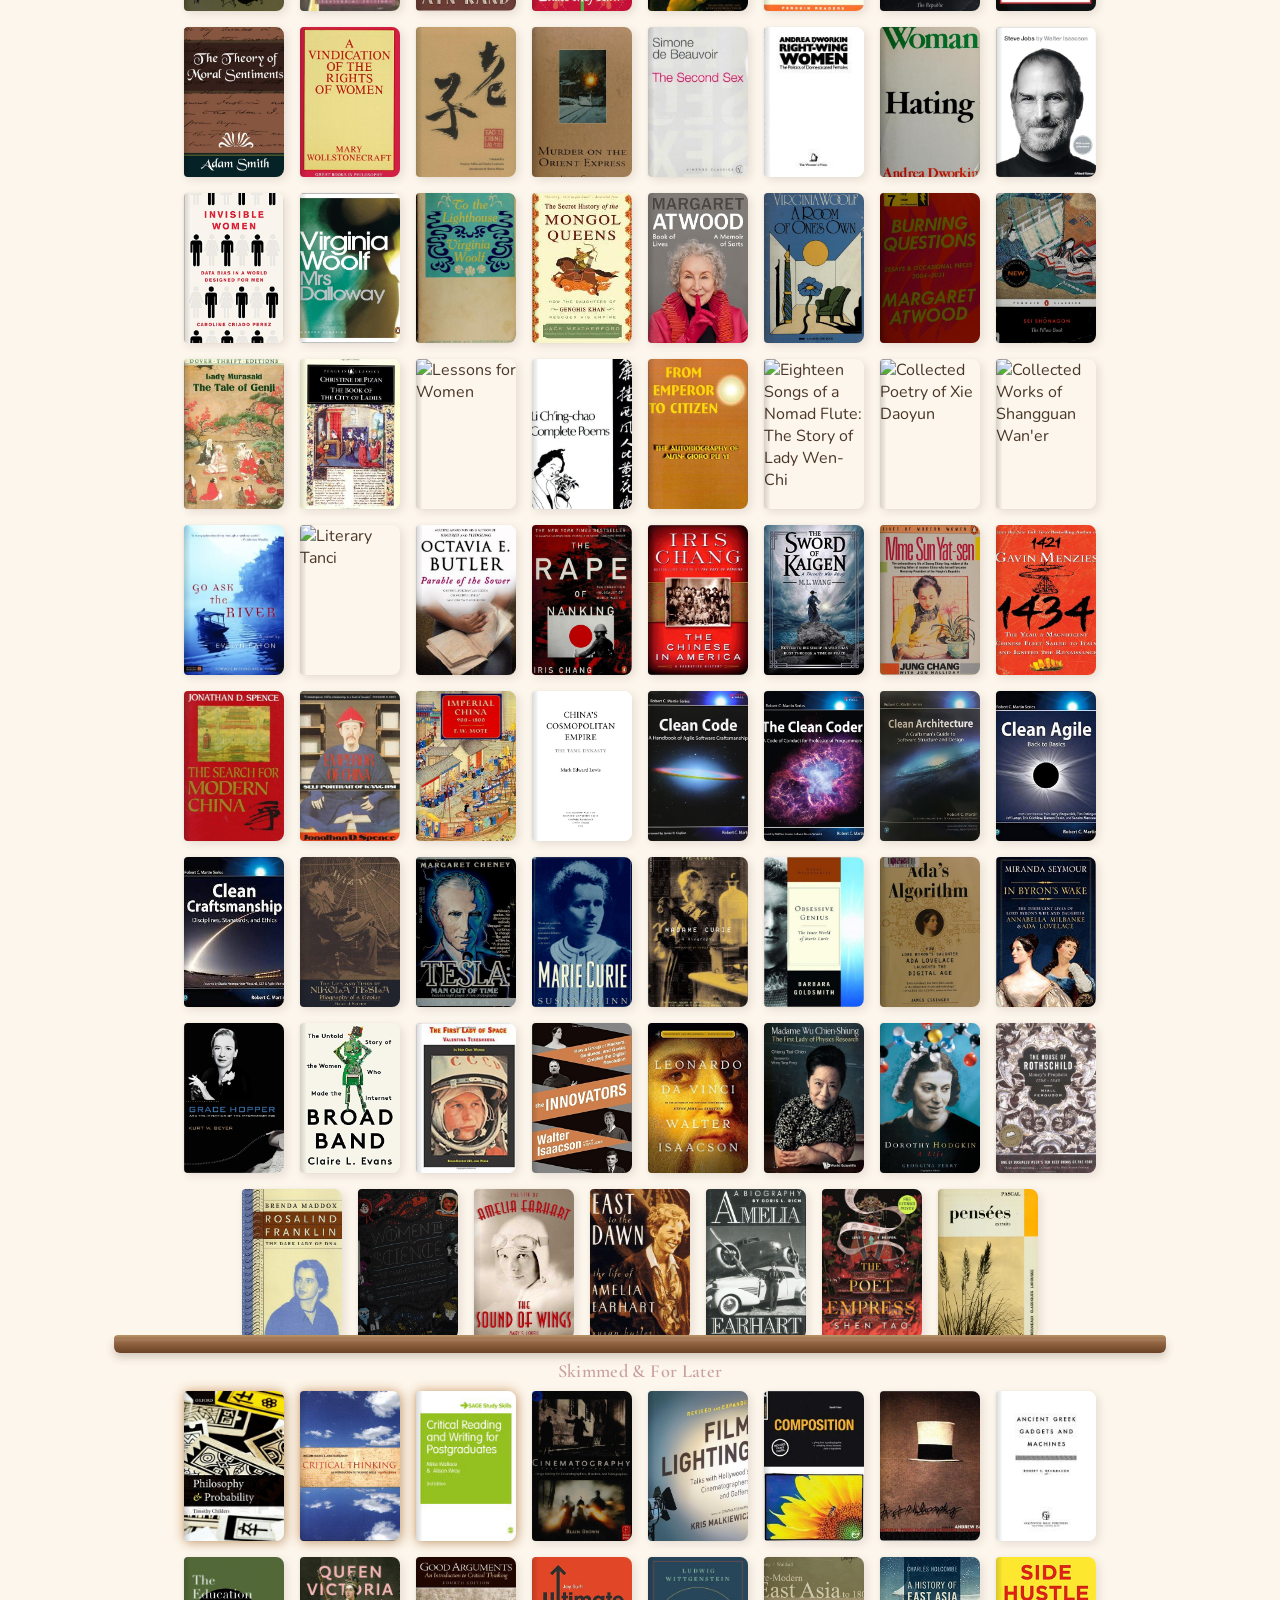
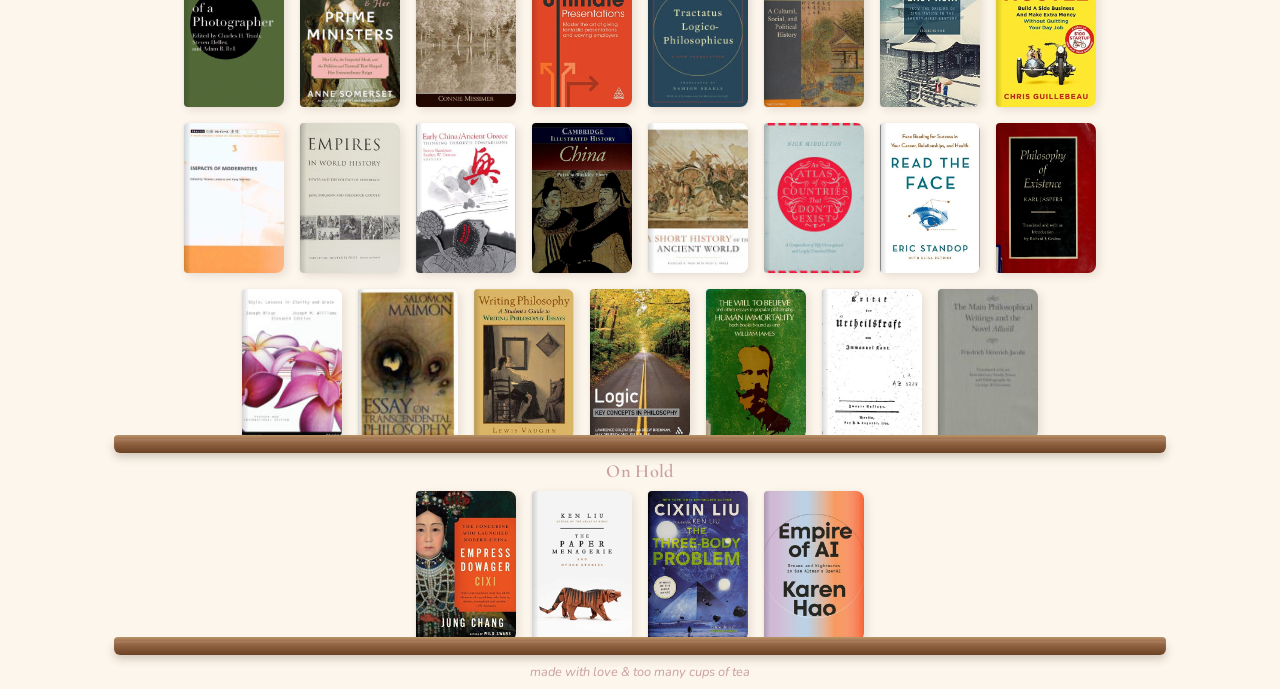
==== commit cb27e6d9: "add search function" ====
--- a/index.html
+++ b/index.html
@@ -20,6 +20,9 @@
     </button>
     <h1>my bookshelf</h1>
     <p class="subtitle">a cozy little corner for my reads · <span class="book-counter" id="book-counter"></span></p>
+    <div class="search-bar">
+      <input type="text" id="search-input" placeholder="search by title, author..." autocomplete="off" spellcheck="false">
+    </div>
   </header>
 
   <main id="shelves"></main>
--- a/styles.css
+++ b/styles.css
@@ -99,6 +99,36 @@
 
 .book-counter {
   color: var(--brown-light);
+}
+
+/* ===== search bar ===== */
+.search-bar {
+  margin-top: 0.5rem;
+  display: flex;
+  justify-content: center;
+}
+
+.search-bar input {
+  width: 280px;
+  padding: 0.45rem 0.8rem;
+  border: 2px solid var(--cream);
+  border-radius: 20px;
+  background: var(--bg-light);
+  color: var(--brown-dark);
+  font-family: var(--font-body);
+  font-size: 0.9rem;
+  outline: none;
+  transition: border-color 0.3s ease, box-shadow 0.3s ease;
+}
+
+.search-bar input::placeholder {
+  color: var(--dusty-rose);
+  opacity: 0.6;
+}
+
+.search-bar input:focus {
+  border-color: var(--dusty-rose);
+  box-shadow: 0 0 0 3px rgba(201, 160, 160, 0.2);
 }
 
 /* ===== main / shelves ===== */
@@ -437,6 +467,27 @@
   content: attr(data-retro);
 }
 
+/* ── search bar ── */
+[data-theme="retro"] .search-bar input {
+  font-family: 'VT323', monospace;
+  font-size: 1.2rem;
+  border: 2px solid #CC00FF;
+  background: #2A1448;
+  color: #F0D0FF;
+  border-radius: 4px;
+  box-shadow: 0 0 8px rgba(204, 0, 255, 0.3);
+}
+
+[data-theme="retro"] .search-bar input::placeholder {
+  color: #FF69B4;
+  opacity: 0.5;
+}
+
+[data-theme="retro"] .search-bar input:focus {
+  border-color: #FF69B4;
+  box-shadow: 0 0 12px rgba(255, 105, 180, 0.5);
+}
+
 /* ── shelf label ── */
 [data-theme="retro"] .shelf-label {
   font-family: 'Press Start 2P', monospace;
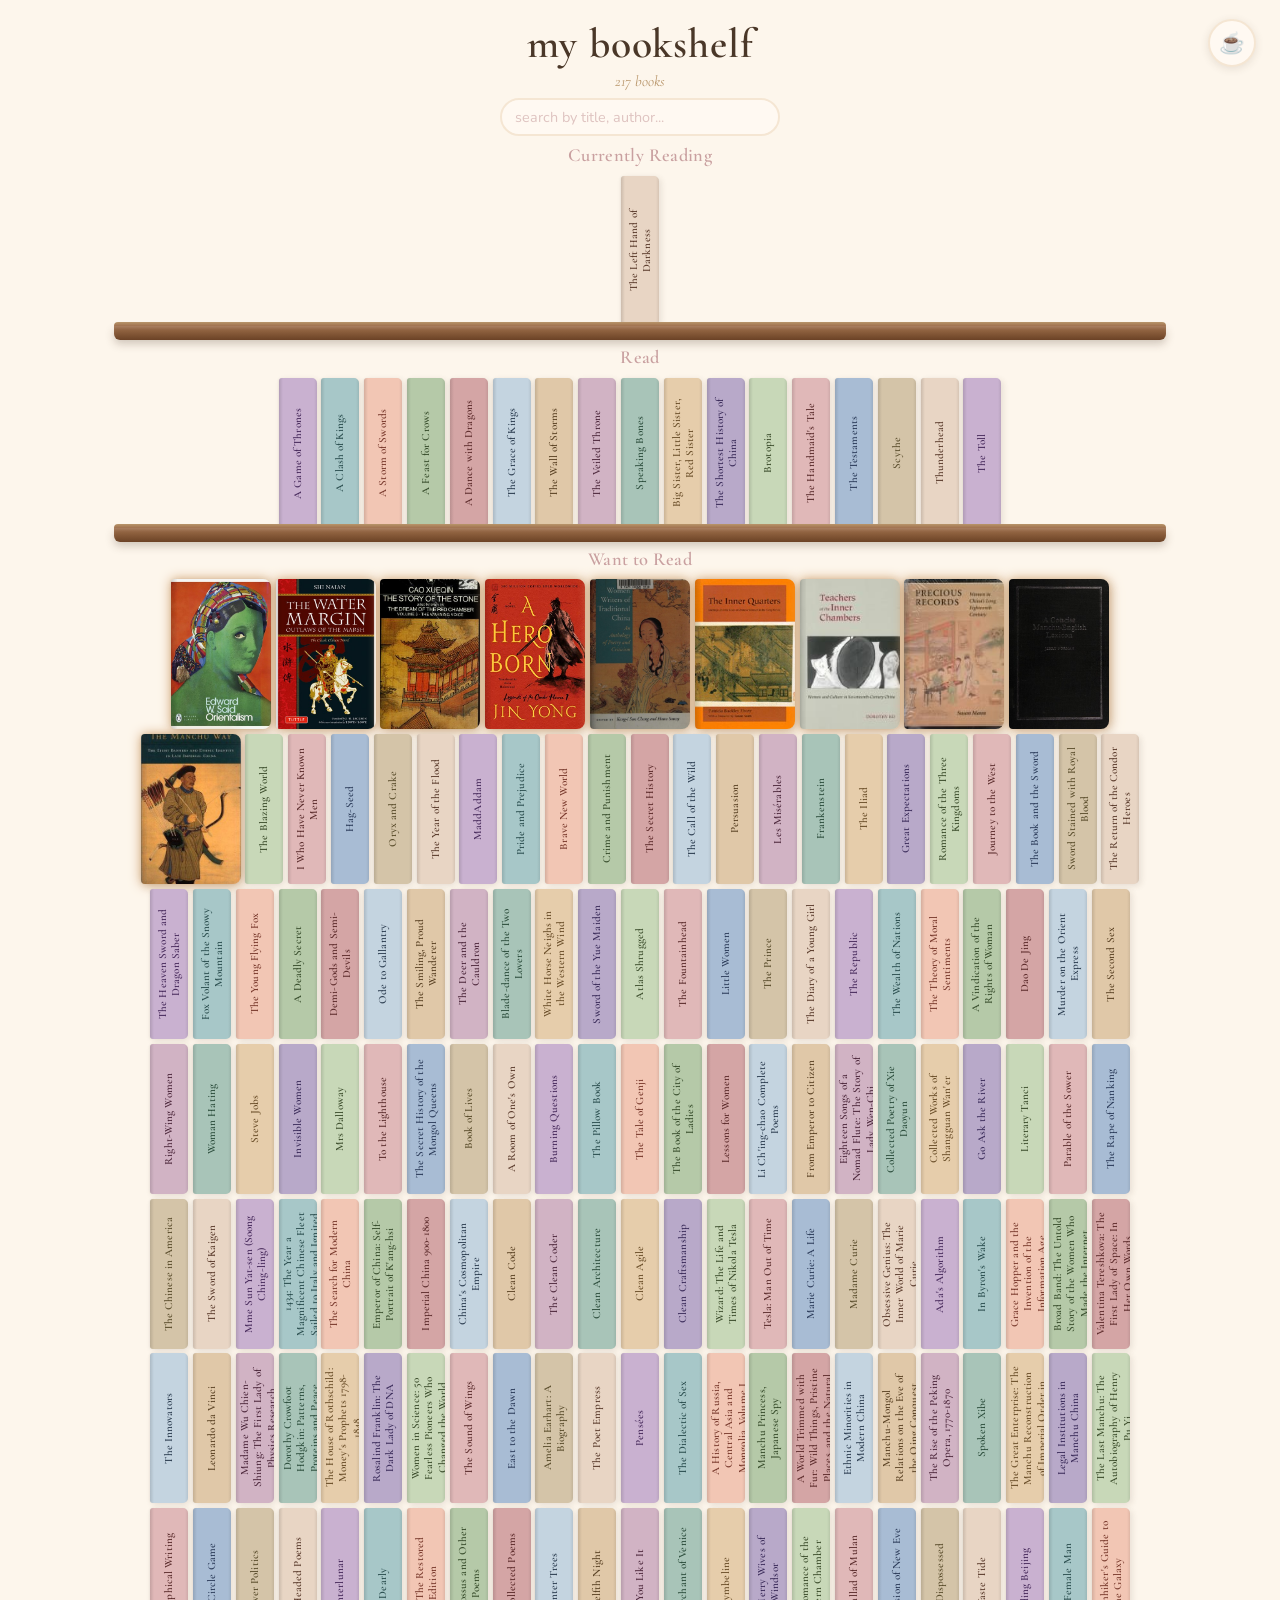
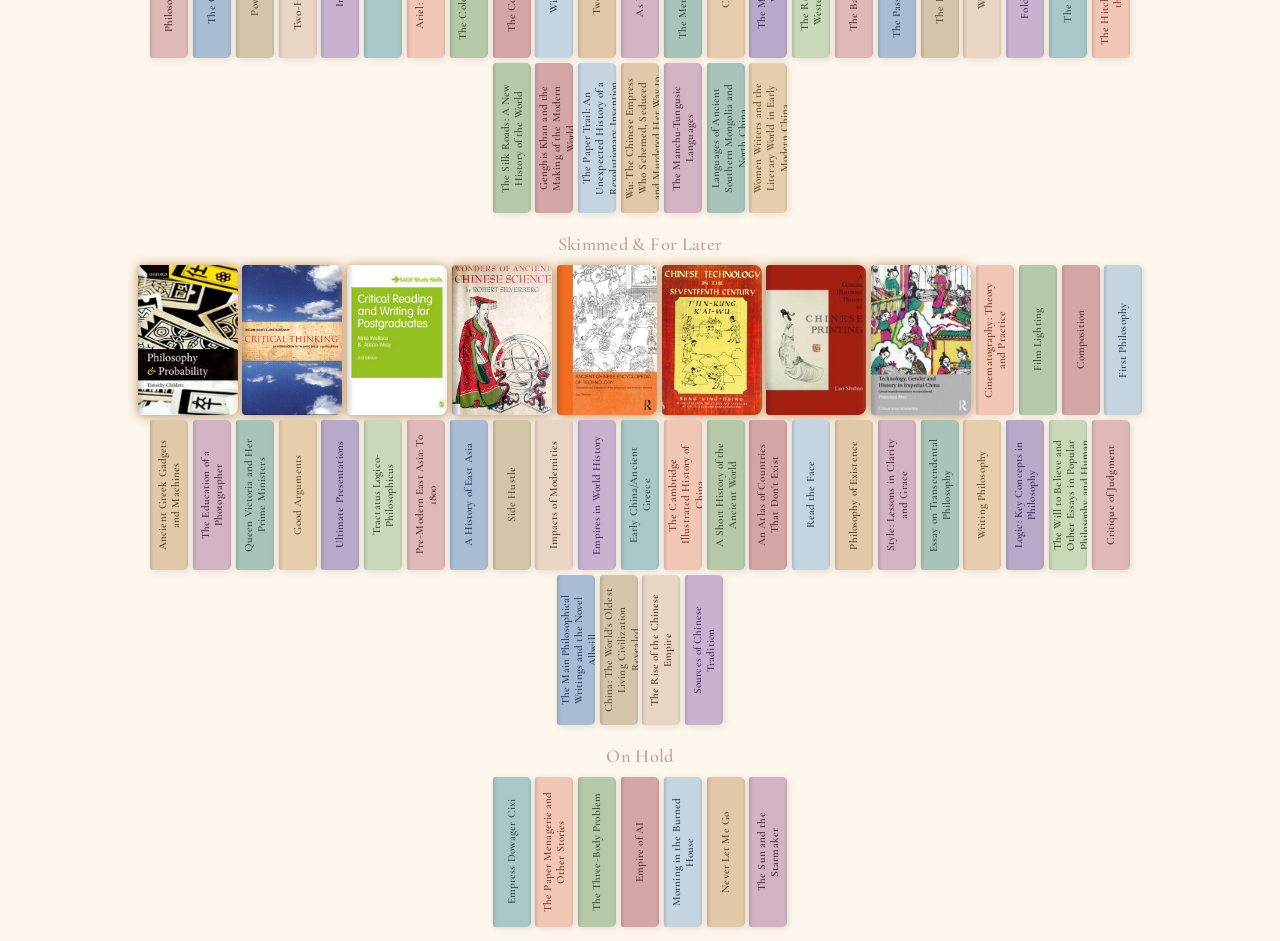
==== commit 58cc43d7: "update" ====
--- a/index.html
+++ b/index.html
@@ -19,7 +19,7 @@
       <span class="theme-toggle-icon" data-cozy="&#x2615;" data-retro="&#x1F47E;"></span>
     </button>
     <h1>my bookshelf</h1>
-    <p class="subtitle">a cozy little corner for my reads · <span class="book-counter" id="book-counter"></span></p>
+    <p class="subtitle"><span class="book-counter" id="book-counter"></span></p>
     <div class="search-bar">
       <input type="text" id="search-input" placeholder="search by title, author..." autocomplete="off" spellcheck="false">
     </div>
@@ -27,10 +27,6 @@
 
   <main id="shelves"></main>
 
-  <footer>
-    <p>made with love & too many cups of tea</p>
-  </footer>
-
   <script type="module" src="app.js"></script>
 </body>
 </html>
--- a/styles.css
+++ b/styles.css
@@ -165,7 +165,7 @@
 .books-grid {
   display: flex;
   flex-wrap: wrap;
-  gap: 1rem;
+  gap: 0.3rem;
   justify-content: center;
   padding: 0.4rem 1rem 0;
   align-items: flex-end;
@@ -263,6 +263,71 @@
   box-shadow:
     6px 10px 20px rgba(74, 55, 40, 0.2),
     -2px 0 6px rgba(0,0,0,0.08);
+}
+
+/* ===== spine view ===== */
+.book.spine-view {
+  width: 38px;
+}
+
+.book-spine {
+  width: 38px;
+  height: 150px;
+  border-radius: 3px 5px 5px 3px;
+  display: flex;
+  align-items: center;
+  justify-content: center;
+  overflow: hidden;
+  position: relative;
+  box-shadow:
+    2px 2px 6px var(--shadow),
+    -1px 0 2px rgba(0,0,0,0.05);
+  transition: transform 0.35s var(--ease-out-back), box-shadow 0.35s ease;
+}
+
+/* subtle lighting on spine edge */
+.book-spine::before {
+  content: '';
+  position: absolute;
+  left: 0;
+  top: 0;
+  bottom: 0;
+  width: 4px;
+  background: linear-gradient(90deg, rgba(0,0,0,0.12), transparent);
+  z-index: 1;
+}
+
+.book-spine::after {
+  content: '';
+  position: absolute;
+  right: 0;
+  top: 0;
+  bottom: 0;
+  width: 3px;
+  background: linear-gradient(270deg, rgba(0,0,0,0.08), transparent);
+}
+
+.spine-title {
+  writing-mode: vertical-rl;
+  text-orientation: mixed;
+  transform: rotate(180deg);
+  font-family: var(--font-display);
+  font-weight: 600;
+  font-size: 0.7rem;
+  line-height: 1.2;
+  padding: 8px 2px;
+  text-align: center;
+  overflow: hidden;
+  text-overflow: ellipsis;
+  max-height: 140px;
+  letter-spacing: 0.01em;
+}
+
+.book.spine-view:hover .book-spine {
+  transform: rotate(-2deg) scale(1.06) translateY(-8px);
+  box-shadow:
+    4px 8px 16px rgba(74, 55, 40, 0.2),
+    -1px 0 4px rgba(0,0,0,0.08);
 }
 
 /* ===== hover popover ===== */
@@ -513,6 +578,35 @@
   display: none;
 }
 
+/* ── spine view ── */
+[data-theme="retro"] .book-spine {
+  border: 2px solid #CC00FF;
+  border-radius: 2px;
+  box-shadow:
+    3px 3px 0 #3D1F5C,
+    0 0 6px rgba(204, 0, 255, 0.25);
+}
+
+[data-theme="retro"] .book-spine::before {
+  background: linear-gradient(90deg, rgba(204, 0, 255, 0.15), transparent);
+}
+
+[data-theme="retro"] .book-spine::after {
+  background: linear-gradient(270deg, rgba(204, 0, 255, 0.1), transparent);
+}
+
+[data-theme="retro"] .spine-title {
+  font-family: 'VT323', monospace;
+  font-size: 0.85rem;
+}
+
+[data-theme="retro"] .book.spine-view:hover .book-spine {
+  border-color: #FF69B4;
+  box-shadow:
+    4px 4px 0 #3D1F5C,
+    0 0 14px rgba(255, 105, 180, 0.4);
+}
+
 /* ── book cards ── */
 [data-theme="retro"] .book-cover-wrapper {
   border-radius: 4px;
@@ -621,11 +715,25 @@
 /* ===== responsive ===== */
 @media (max-width: 600px) {
   .books-grid {
-    gap: 0.6rem;
+    gap: 0.4rem;
   }
 
   .book {
     width: 70px;
+  }
+
+  .book.spine-view {
+    width: 28px;
+  }
+
+  .book-spine {
+    width: 28px;
+    height: 105px;
+  }
+
+  .spine-title {
+    font-size: 0.55rem;
+    max-height: 95px;
   }
 
   .book-cover-wrapper {
